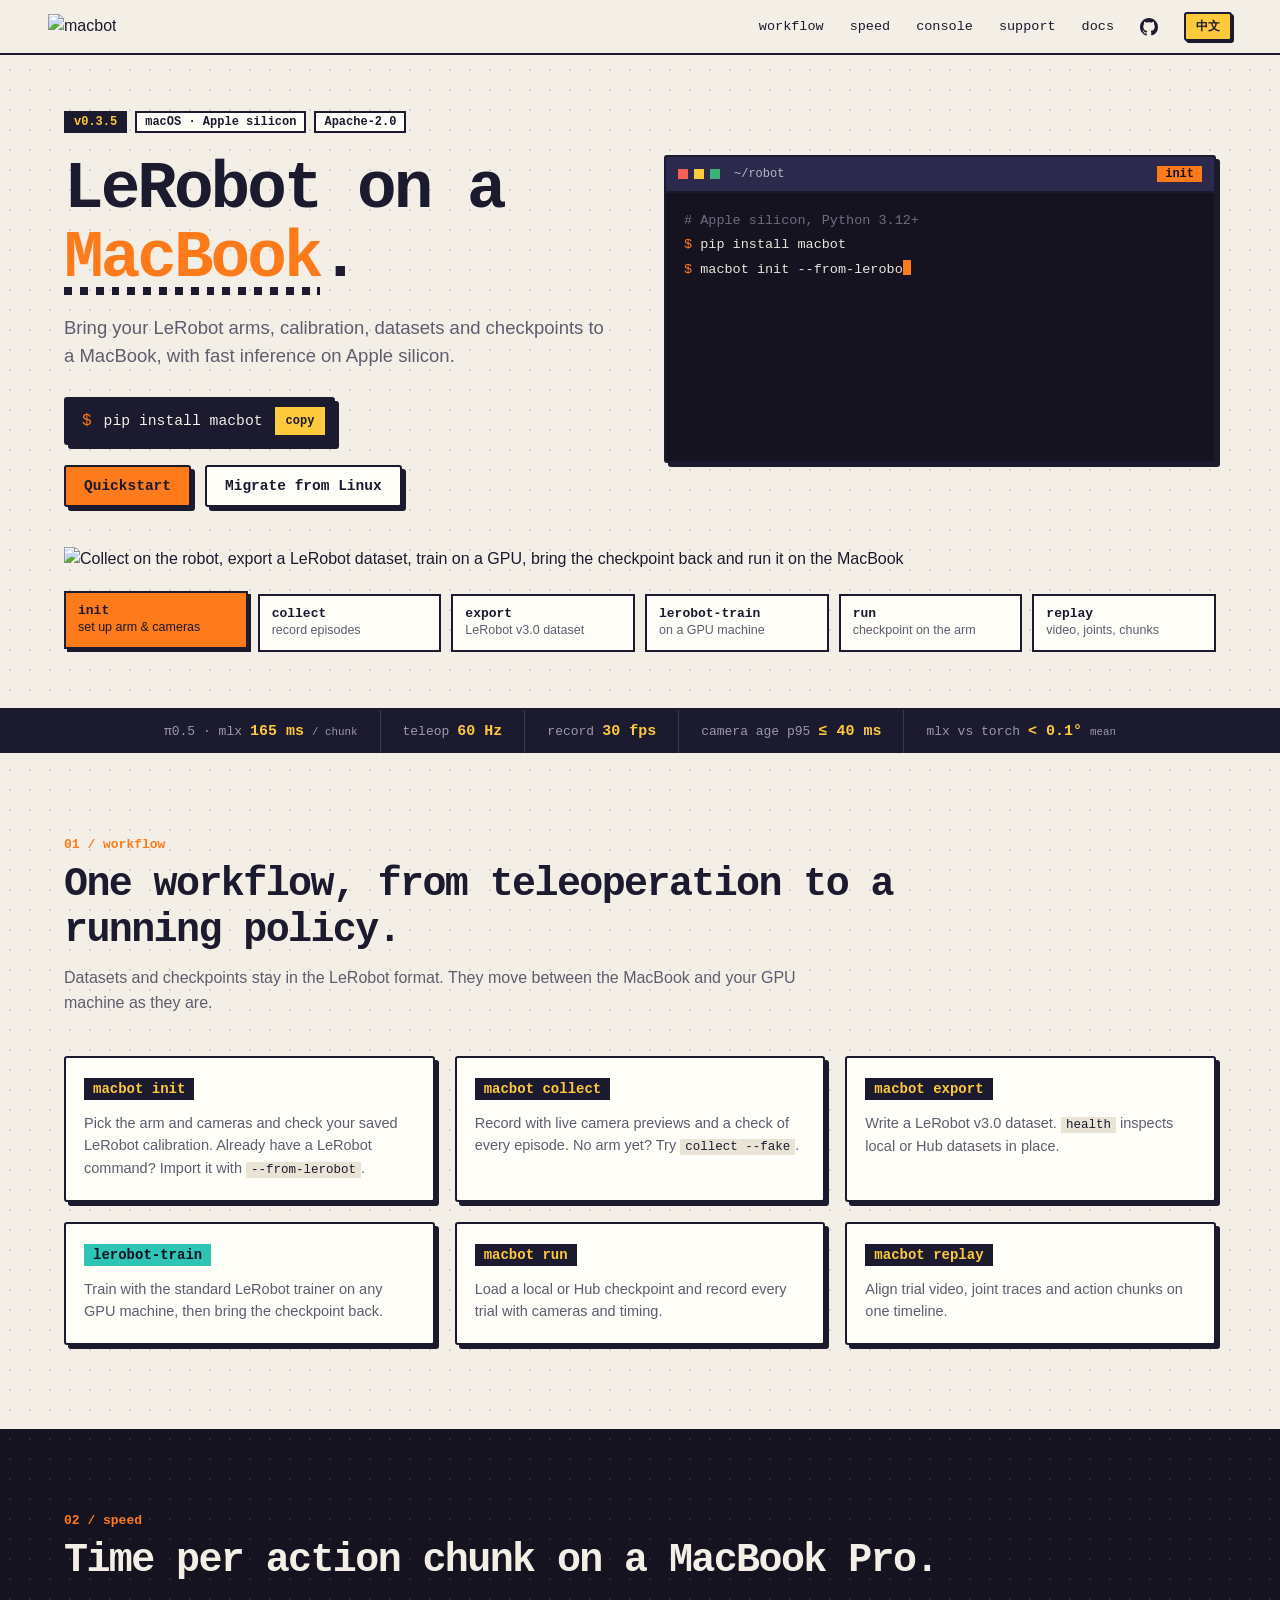
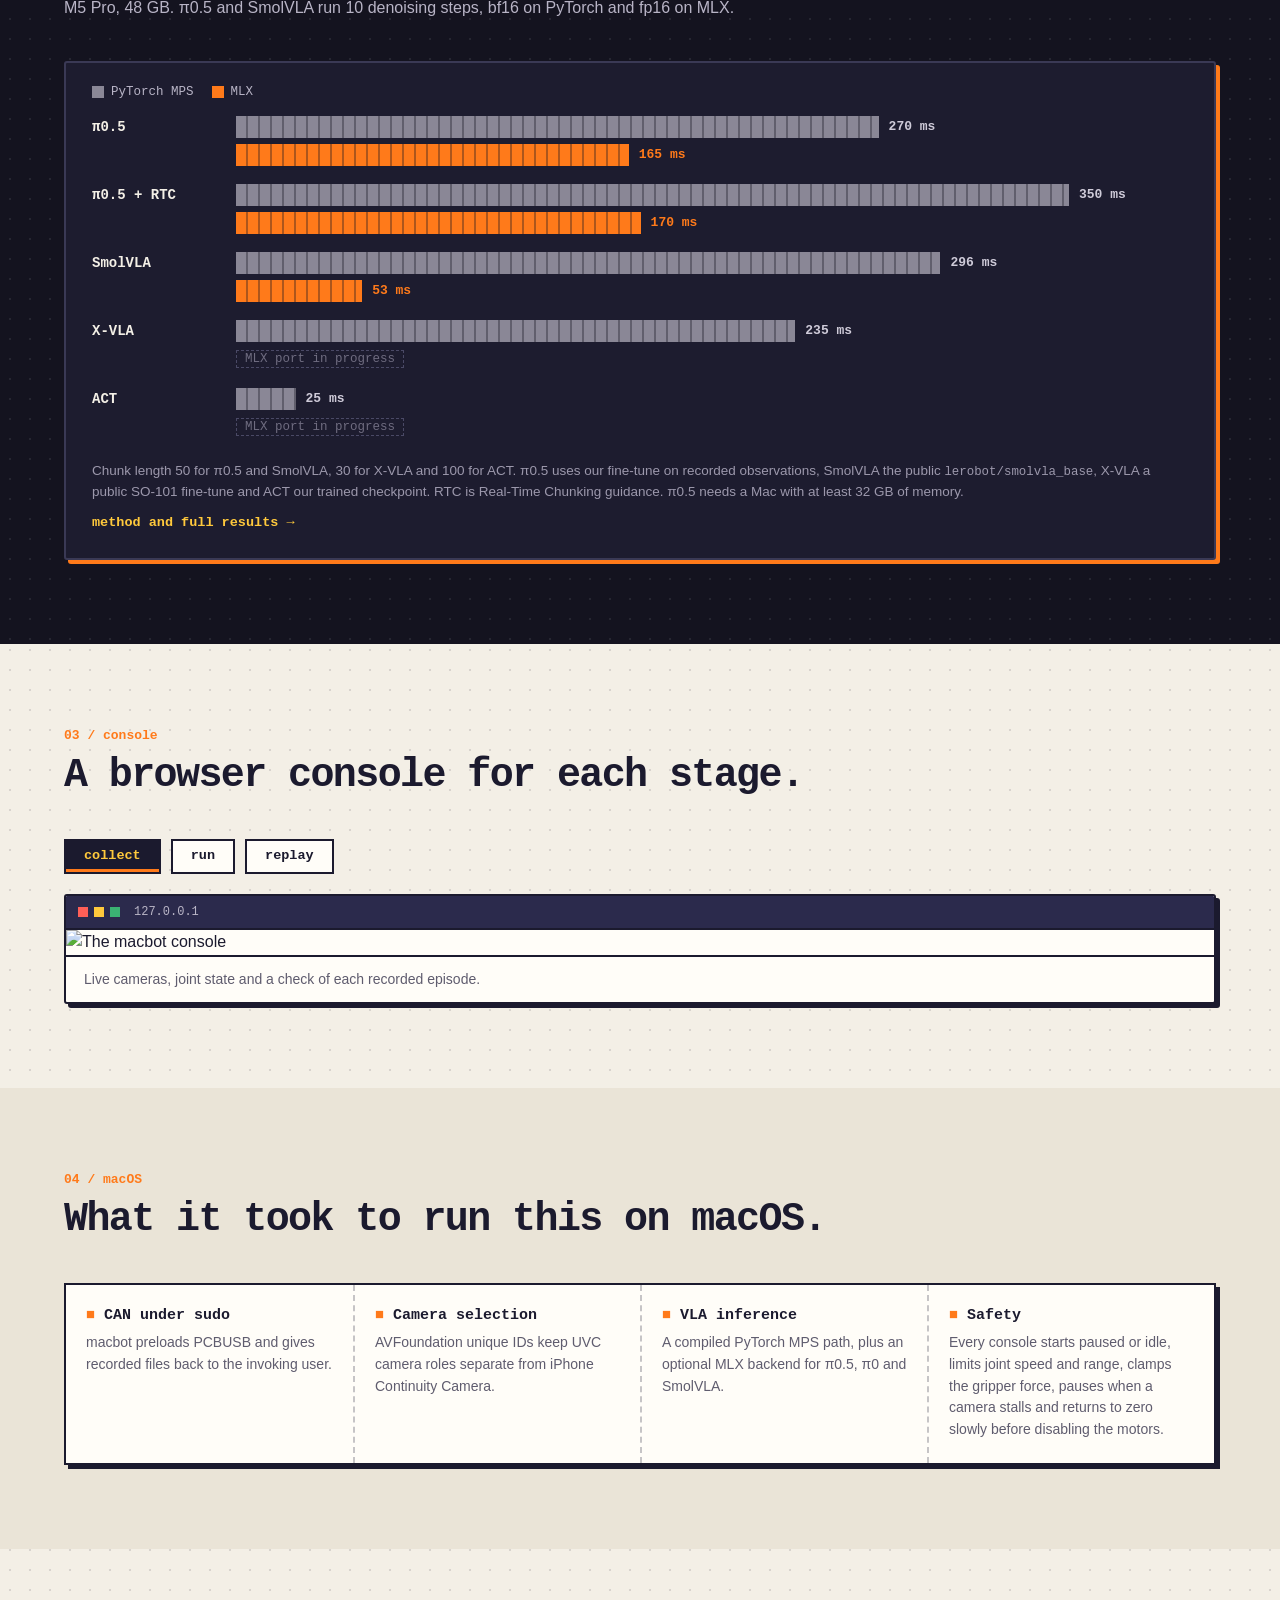
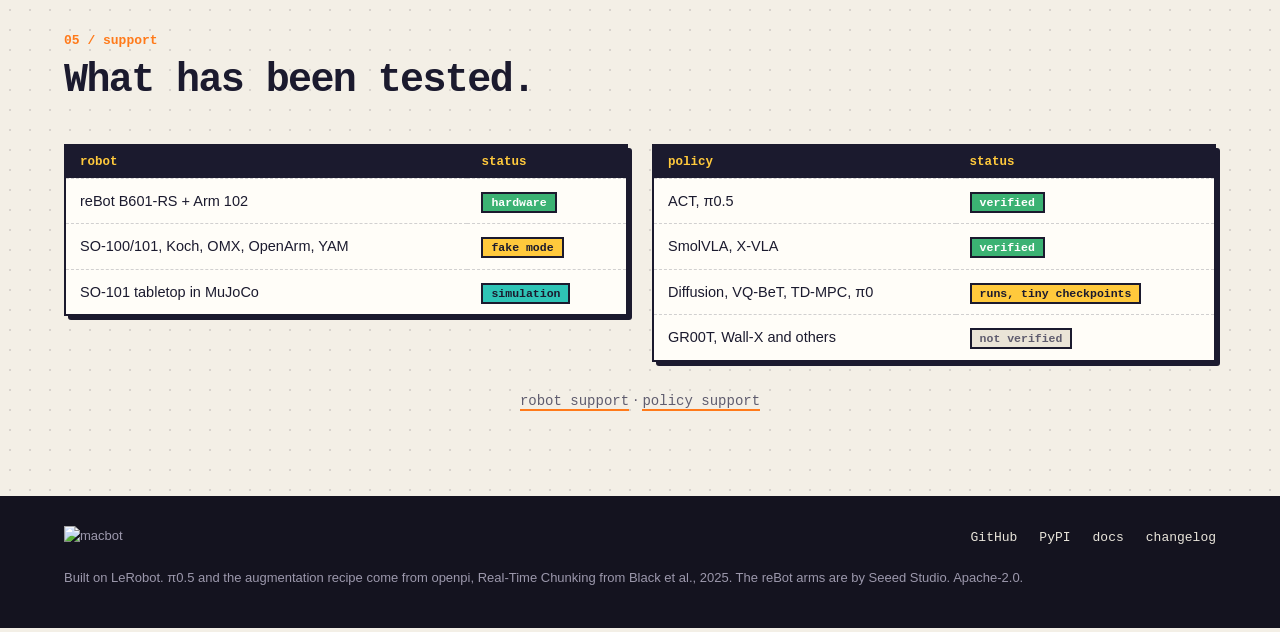
==== website/index.html @ 36583b10 "Add the project website and docs site A static landing page in website/ and the docs rendered with M" ====
<!doctype html>
<html lang="en">
<head>
<meta charset="utf-8">
<meta name="viewport" content="width=device-width, initial-scale=1">
<title>macbot · LeRobot on a MacBook</title>
<meta name="description" content="Bring your LeRobot arms, calibration, datasets and checkpoints to a MacBook, with fast inference on Apple silicon.">
<meta property="og:title" content="macbot · LeRobot on a MacBook">
<meta property="og:description" content="Teleoperate, record, export and run LeRobot policies such as ACT, π0.5 and SmolVLA on a MacBook.">
<meta name="theme-color" content="#F3EFE6">
<link rel="icon" href="assets/logo-mark.svg" type="image/svg+xml">
<link rel="stylesheet" href="style.css">
</head>
<body>

<header class="nav" id="top">
  <a class="brand" href="#top" aria-label="macbot home"><img src="assets/logo.svg" alt="macbot" height="26"></a>
  <nav class="links">
    <a href="#workflow" data-i18n="nav.workflow">workflow</a>
    <a href="#speed" data-i18n="nav.speed">speed</a>
    <a href="#console" data-i18n="nav.console">console</a>
    <a href="#support" data-i18n="nav.support">support</a>
    <a href="docs/" data-i18n="nav.docs">docs</a>
    <a href="https://github.com/MuQY1818/macbot" class="gh" aria-label="GitHub">
      <svg viewBox="0 0 16 16" width="18" height="18" aria-hidden="true"><path fill="currentColor" d="M8 0C3.58 0 0 3.58 0 8c0 3.54 2.29 6.53 5.47 7.59.4.07.55-.17.55-.38 0-.19-.01-.82-.01-1.49-2.01.37-2.53-.49-2.69-.94-.09-.23-.48-.94-.82-1.13-.28-.15-.68-.52-.01-.53.63-.01 1.08.58 1.23.82.72 1.21 1.87.87 2.33.66.07-.52.28-.87.51-1.07-1.78-.2-3.64-.89-3.64-3.95 0-.87.31-1.59.82-2.15-.08-.2-.36-1.02.08-2.12 0 0 .67-.21 2.2.82.64-.18 1.32-.27 2-.27.68 0 1.36.09 2 .27 1.53-1.04 2.2-.82 2.2-.82.44 1.1.16 1.92.08 2.12.51.56.82 1.27.82 2.15 0 3.07-1.87 3.75-3.65 3.95.29.25.54.73.54 1.48 0 1.07-.01 1.93-.01 2.2 0 .21.15.46.55.38A8.013 8.013 0 0016 8c0-4.42-3.58-8-8-8z"/></svg>
    </a>
    <button class="lang px" id="lang" aria-label="Switch language">中文</button>
  </nav>
</header>

<section class="hero">
  <div class="hero-inner">
    <div class="hero-copy">
      <p class="tag"><span>v0.3.5</span><span>macOS · Apple silicon</span><span>Apache-2.0</span></p>
      <h1 data-i18n="hero.title">LeRobot on a <span class="mark">MacBook</span>.</h1>
      <p class="lede" data-i18n="hero.lede">Bring your LeRobot arms, calibration, datasets and checkpoints to a MacBook, with fast inference on Apple silicon.</p>
      <div class="install px">
        <span class="prompt">$</span><code>pip install macbot</code>
        <button class="copy" id="copy" aria-label="Copy install command" data-i18n="hero.copy">copy</button>
      </div>
      <div class="ctas">
        <a class="btn px primary" href="docs/quickstart/" data-href-zh="docs/quickstart_zh/" data-i18n="hero.quickstart">Quickstart</a>
        <a class="btn px" href="docs/migrate/" data-href-zh="docs/migrate_zh/" data-i18n="hero.migrate">Migrate from Linux</a>
      </div>
    </div>
    <div class="term px" aria-label="macbot commands">
      <div class="term-bar"><span class="sq"></span><span class="sq"></span><span class="sq"></span><b>~/robot</b><em id="stage-name">init</em></div>
      <pre class="term-body" id="term"></pre>
    </div>
  </div>

  <div class="scene-box" id="scene">
    <img src="assets/scene.svg" alt="Collect on the robot, export a LeRobot dataset, train on a GPU, bring the checkpoint back and run it on the MacBook">
    <div class="zone" data-zone="arms" style="--x:40;--y:118;--w:428;--h:224"></div>
    <div class="zone" data-zone="mac" style="--x:592;--y:118;--w:318;--h:224"></div>
    <div class="zone" data-zone="gpu" style="--x:1116;--y:118;--w:196;--h:224"></div>
    <div class="packet" id="packet"></div>
  </div>
  <ol class="rail" id="rail">
    <li data-stage="init"><b>init</b><span data-i18n="rail.init">set up arm &amp; cameras</span></li>
    <li data-stage="collect"><b>collect</b><span data-i18n="rail.collect">record episodes</span></li>
    <li data-stage="export"><b>export</b><span data-i18n="rail.export">LeRobot v3.0 dataset</span></li>
    <li data-stage="train" class="gpu"><b>lerobot-train</b><span data-i18n="rail.train">on a GPU machine</span></li>
    <li data-stage="run"><b>run</b><span data-i18n="rail.run">checkpoint on the arm</span></li>
    <li data-stage="replay"><b>replay</b><span data-i18n="rail.replay">video, joints, chunks</span></li>
  </ol>
</section>

<div class="statusline" role="list">
  <span role="listitem"><i>π0.5 · mlx</i><b>165 ms</b><small data-i18n="st.chunk">/ chunk</small></span>
  <span role="listitem"><i>teleop</i><b>60 Hz</b></span>
  <span role="listitem"><i>record</i><b>30 fps</b></span>
  <span role="listitem"><i>camera age p95</i><b>≤ 40 ms</b></span>
  <span role="listitem"><i>mlx vs torch</i><b>&lt; 0.1°</b><small data-i18n="st.mean">mean</small></span>
</div>

<section class="section" id="workflow">
  <header class="head reveal">
    <p class="idx">01 / <span data-i18n="wf.kicker">workflow</span></p>
    <h2 data-i18n="wf.title">One workflow, from teleoperation to a running policy.</h2>
    <p class="sub" data-i18n="wf.sub">Datasets and checkpoints stay in the LeRobot format. They move between the MacBook and your GPU machine as they are.</p>
  </header>
  <div class="steps">
    <article class="step px reveal"><code>macbot init</code><p data-i18n="wf.s1d">Pick the arm and cameras and check your saved LeRobot calibration. Already have a LeRobot command? Import it with <code>--from-lerobot</code>.</p></article>
    <article class="step px reveal"><code>macbot collect</code><p data-i18n="wf.s2d">Record with live camera previews and a check of every episode. No arm yet? Try <code>collect --fake</code>.</p></article>
    <article class="step px reveal"><code>macbot export</code><p data-i18n="wf.s3d">Write a LeRobot v3.0 dataset. <code>health</code> inspects local or Hub datasets in place.</p></article>
    <article class="step px reveal gpu"><code>lerobot-train</code><p data-i18n="wf.s4d">Train with the standard LeRobot trainer on any GPU machine, then bring the checkpoint back.</p></article>
    <article class="step px reveal"><code>macbot run</code><p data-i18n="wf.s5d">Load a local or Hub checkpoint and record every trial with cameras and timing.</p></article>
    <article class="step px reveal"><code>macbot replay</code><p data-i18n="wf.s6d">Align trial video, joint traces and action chunks on one timeline.</p></article>
  </div>
</section>

<section class="section ink" id="speed">
  <header class="head reveal">
    <p class="idx">02 / <span data-i18n="sp.kicker">speed</span></p>
    <h2 data-i18n="sp.title">Time per action chunk on a MacBook Pro.</h2>
    <p class="sub" data-i18n="sp.sub">M5 Pro, 48 GB. π0.5 and SmolVLA run 10 denoising steps, bf16 on PyTorch and fp16 on MLX.</p>
  </header>
  <div class="race px" id="race">
    <div class="race-head">
      <span class="key"><i class="sw mps"></i>PyTorch MPS</span><span class="key"><i class="sw mlx"></i>MLX</span>
    </div>
    <div class="lane" data-ms="270" style="--ms:270" data-kind="mps"><span class="lbl">π0.5</span><div class="track"><div class="bar"></div><em>270 ms</em></div></div>
    <div class="lane" data-ms="165" style="--ms:165" data-kind="mlx"><span class="lbl"></span><div class="track"><div class="bar"></div><em>165 ms</em></div></div>
    <div class="lane gap" data-ms="350" style="--ms:350" data-kind="mps"><span class="lbl">π0.5 + RTC</span><div class="track"><div class="bar"></div><em>350 ms</em></div></div>
    <div class="lane" data-ms="170" style="--ms:170" data-kind="mlx"><span class="lbl"></span><div class="track"><div class="bar"></div><em>170 ms</em></div></div>
    <div class="lane gap" data-ms="296" style="--ms:296" data-kind="mps"><span class="lbl">SmolVLA</span><div class="track"><div class="bar"></div><em>296 ms</em></div></div>
    <div class="lane" data-ms="53" style="--ms:53" data-kind="mlx"><span class="lbl"></span><div class="track"><div class="bar"></div><em>53 ms</em></div></div>
    <div class="lane gap" data-ms="235" style="--ms:235" data-kind="mps"><span class="lbl">X-VLA</span><div class="track"><div class="bar"></div><em>235 ms</em></div></div>
    <div class="lane" data-kind="none"><span class="lbl"></span><div class="track"><span class="na" data-i18n="sp.na">MLX port in progress</span></div></div>
    <div class="lane gap" data-ms="25" style="--ms:25" data-kind="mps"><span class="lbl">ACT</span><div class="track"><div class="bar"></div><em>25 ms</em></div></div>
    <div class="lane" data-kind="none"><span class="lbl"></span><div class="track"><span class="na" data-i18n="sp.na">MLX port in progress</span></div></div>
    <p class="note" data-i18n="sp.note">Chunk length 50 for π0.5 and SmolVLA, 30 for X-VLA and 100 for ACT. π0.5 uses our fine-tune on recorded observations, SmolVLA the public <code>lerobot/smolvla_base</code>, X-VLA a public SO-101 fine-tune and ACT our trained checkpoint. RTC is Real-Time Chunking guidance. π0.5 needs a Mac with at least 32 GB of memory.</p>
    <a class="more" href="docs/acceleration/" data-href-zh="docs/acceleration_zh/" data-i18n="sp.more">method and full results →</a>
  </div>
</section>

<section class="section" id="console">
  <header class="head reveal">
    <p class="idx">03 / <span data-i18n="cs.kicker">console</span></p>
    <h2 data-i18n="cs.title">A browser console for each stage.</h2>
  </header>
  <div class="tabs reveal" role="tablist">
    <button class="tab" data-shot="collect"><span data-i18n="cs.collect">collect</span><i></i></button>
    <button class="tab" data-shot="run"><span data-i18n="cs.run">run</span><i></i></button>
    <button class="tab" data-shot="replay"><span data-i18n="cs.replay">replay</span><i></i></button>
  </div>
  <figure class="shot px reveal">
    <div class="win-bar"><span class="sq"></span><span class="sq"></span><span class="sq"></span><b>127.0.0.1</b></div>
    <img id="shot" src="img/collect_en.jpg" alt="The macbot console">
    <figcaption id="shotcap"></figcaption>
  </figure>
</section>

<section class="section paper2" id="macos">
  <header class="head reveal">
    <p class="idx">04 / macOS</p>
    <h2 data-i18n="mac.title">What it took to run this on macOS.</h2>
  </header>
  <div class="fixes reveal">
    <div class="fix"><h3 data-i18n="mac.c1">CAN under sudo</h3><p data-i18n="mac.c1d">macbot preloads PCBUSB and gives recorded files back to the invoking user.</p></div>
    <div class="fix"><h3 data-i18n="mac.c2">Camera selection</h3><p data-i18n="mac.c2d">AVFoundation unique IDs keep UVC camera roles separate from iPhone Continuity Camera.</p></div>
    <div class="fix"><h3 data-i18n="mac.c3">VLA inference</h3><p data-i18n="mac.c3d">A compiled PyTorch MPS path, plus an optional MLX backend for π0.5, π0 and SmolVLA.</p></div>
    <div class="fix"><h3 data-i18n="mac.c4">Safety</h3><p data-i18n="mac.c4d">Every console starts paused or idle, limits joint speed and range, clamps the gripper force, pauses when a camera stalls and returns to zero slowly before disabling the motors.</p></div>
  </div>
</section>

<section class="section" id="support">
  <header class="head reveal">
    <p class="idx">05 / <span data-i18n="sup.kicker">support</span></p>
    <h2 data-i18n="sup.title">What has been tested.</h2>
  </header>
  <div class="support reveal">
    <table class="tbl px">
      <thead><tr><th data-i18n="sup.robot">Robot</th><th data-i18n="sup.status">Status</th></tr></thead>
      <tbody>
        <tr><td>reBot B601-RS + Arm 102</td><td><span class="badge ok" data-i18n="sup.hw">hardware</span></td></tr>
        <tr><td>SO-100/101, Koch, OMX, OpenArm, YAM</td><td><span class="badge fake" data-i18n="sup.fake">fake mode</span></td></tr>
        <tr><td data-i18n="sup.sim">SO-101 tabletop in MuJoCo</td><td><span class="badge sim" data-i18n="sup.simb">simulation</span></td></tr>
      </tbody>
    </table>
    <table class="tbl px">
      <thead><tr><th data-i18n="sup.policy">Policy</th><th data-i18n="sup.status">Status</th></tr></thead>
      <tbody>
        <tr><td>ACT, π0.5</td><td><span class="badge ok" data-i18n="sup.verified">verified</span></td></tr>
        <tr><td>SmolVLA, X-VLA</td><td><span class="badge ok" data-i18n="sup.verified">verified</span></td></tr>
        <tr><td>Diffusion, VQ-BeT, TD-MPC, π0</td><td><span class="badge fake" data-i18n="sup.runs">runs, tiny checkpoints</span></td></tr>
        <tr><td>GR00T, Wall-X <span data-i18n="sup.others">and others</span></td><td><span class="badge no" data-i18n="sup.no">not verified</span></td></tr>
      </tbody>
    </table>
  </div>
  <p class="sub center reveal"><a class="ul" href="docs/robots/" data-href-zh="docs/robots_zh/" data-i18n="sup.robots">robot support</a> · <a class="ul" href="docs/policies/" data-href-zh="docs/policies_zh/" data-i18n="sup.policies">policy support</a></p>
</section>

<footer class="foot">
  <div class="foot-row">
    <img src="assets/logo-dark.svg" alt="macbot" height="24">
    <p class="flinks"><a href="https://github.com/MuQY1818/macbot">GitHub</a><a href="https://pypi.org/project/macbot/">PyPI</a><a href="docs/" data-i18n="nav.docs">docs</a><a href="https://github.com/MuQY1818/macbot/blob/main/CHANGELOG.md">changelog</a></p>
  </div>
  <p class="ack" data-i18n="foot.text">Built on LeRobot. π0.5 and the augmentation recipe come from openpi, Real-Time Chunking from Black et al., 2025. The reBot arms are by Seeed Studio. Apache-2.0.</p>
</footer>

<script src="main.js"></script>
</body>
</html>
---- website/style.css ----
/* macbot website. Palette from assets/logo.svg and assets/scene.svg; pixel UI with hard edges and offset shadows. */
@font-face { font-family: "JetBrains Mono"; src: url("assets/JetBrainsMono.ttf") format("truetype"); font-display: swap; }

:root {
  --ink: #14131F;
  --navy: #1B1A2E;
  --navy2: #2B2A4C;
  --slate: #8A8796;
  --muted: #5F5C6E;
  --paper: #F3EFE6;
  --paper2: #EAE4D7;
  --card: #FFFDF8;
  --orange: #FF7A1A;
  --yellow: #FFC93C;
  --green: #3BB273;
  --teal: #2EC4B6;
  --mono: "JetBrains Mono", ui-monospace, "SF Mono", Menlo, "PingFang SC", monospace;
  --sans: -apple-system, BlinkMacSystemFont, "SF Pro Text", "Helvetica Neue", "PingFang SC", "Hiragino Sans GB", sans-serif;
  --sh: 4px 4px 0 var(--navy);
}

* { box-sizing: border-box; }
html { scroll-behavior: smooth; }
body { margin: 0; font-family: var(--sans); color: var(--navy); background: var(--paper); -webkit-font-smoothing: antialiased; line-height: 1.55;
  background-image: url("data:image/svg+xml,%3Csvg xmlns='http://www.w3.org/2000/svg' width='20' height='20'%3E%3Crect x='9' y='9' width='2' height='2' fill='%231B1A2E' fill-opacity='.13'/%3E%3C/svg%3E"); }
a { color: inherit; text-decoration: none; }
code { font-family: var(--mono); font-size: .92em; }
img { max-width: 100%; display: block; }
::selection { background: var(--orange); color: var(--ink); }

/* pixel frame */
.px { border: 2px solid var(--navy); border-radius: 3px; box-shadow: var(--sh); }

/* nav */
.nav { position: sticky; top: 0; z-index: 50; display: flex; align-items: center; justify-content: space-between;
  padding: 12px clamp(18px, 4vw, 48px); background: var(--paper); border-bottom: 2px solid var(--navy); }
.links { display: flex; align-items: center; gap: clamp(12px, 2.2vw, 26px); font: 500 13.5px var(--mono); }
.links a:not(.gh) { position: relative; }
.links a:not(.gh)::after { content: ""; position: absolute; left: 0; right: 0; bottom: -4px; height: 3px; background: var(--orange); transform: scaleX(0); transform-origin: left; transition: transform .22s cubic-bezier(.2, .7, .2, 1); }
.links a:hover::after { transform: scaleX(1); }
.gh { display: inline-flex; }
.lang { font: 700 12px var(--mono); color: var(--navy); background: var(--yellow); padding: 4px 10px; cursor: pointer; box-shadow: 2px 2px 0 var(--navy); }
.lang:active { transform: translate(2px, 2px); box-shadow: none; }

/* hero */
.hero { padding: 56px clamp(18px, 5vw, 64px) 26px; }
.hero-inner { max-width: 1180px; margin: 0 auto; display: grid; grid-template-columns: 1fr 1fr; gap: 48px; align-items: center; }
.tag { display: flex; flex-wrap: wrap; gap: 8px; margin: 0 0 22px; font: 600 12px var(--mono); }
.tag span { background: var(--card); border: 2px solid var(--navy); padding: 2px 8px; }
.tag span:first-child { background: var(--navy); color: var(--yellow); }
h1 { font: 800 clamp(40px, 5.4vw, 66px)/1.05 var(--mono); letter-spacing: -.045em; margin: 0 0 20px; }
h1 .mark { color: var(--orange); position: relative; white-space: nowrap; }
h1 .mark::after { content: ""; position: absolute; left: 0; right: 0; bottom: .02em; height: .12em; background:
  repeating-linear-gradient(90deg, var(--navy) 0 .12em, transparent .12em .24em); }
.lede { font-size: clamp(16px, 1.45vw, 18.5px); color: var(--muted); max-width: 30em; margin: 0 0 26px; }
.install { display: inline-flex; align-items: center; gap: 12px; background: var(--navy); color: #F3EFE6; padding: 8px 8px 8px 16px; font: 500 16px var(--mono); }
.install .prompt { color: var(--orange); }
.copy { font: 700 12px var(--mono); border: 0; padding: 7px 11px; cursor: pointer; color: var(--navy); background: var(--yellow); }
.copy.done { background: var(--green); color: #fff; }
.ctas { display: flex; flex-wrap: wrap; gap: 14px; margin-top: 20px; }
.btn { display: inline-flex; align-items: center; font: 700 14.5px var(--mono); padding: 11px 18px; background: var(--card); transition: transform .08s, box-shadow .08s; }
.btn:hover { transform: translate(-1px, -1px); box-shadow: 5px 5px 0 var(--navy); }
.btn:active { transform: translate(4px, 4px); box-shadow: 0 0 0 var(--navy); }
.btn.primary { background: var(--orange); }

/* terminal */
.term { background: var(--ink); color: #E9E5DB; overflow: hidden; }
.term-bar, .win-bar { display: flex; align-items: center; gap: 6px; padding: 9px 12px; background: var(--navy2); border-bottom: 2px solid var(--navy); font: 12px var(--mono); color: #B9B5C6; }
.sq { width: 10px; height: 10px; background: #FF5F57; }
.sq:nth-child(2) { background: var(--yellow); }
.sq:nth-child(3) { background: var(--green); }
.term-bar b, .win-bar b { margin-left: 8px; font-weight: 500; }
.term-bar em { margin-left: auto; font-style: normal; color: var(--ink); background: var(--orange); padding: 1px 8px; font-weight: 700; }
.term-body { margin: 0; padding: 16px 18px 20px; height: 268px; overflow: hidden; font: 13.5px/1.8 var(--mono); white-space: pre-wrap; }
.term-body .p { color: var(--orange); }
.term-body .c { color: #6F6C80; }
.term-body .k { color: var(--teal); }
.caret { display: inline-block; width: 8px; height: 1.05em; vertical-align: -2px; background: var(--orange); animation: blink 1s steps(1) infinite; }
@keyframes blink { 50% { opacity: 0; } }

/* scene with moving packet */
.scene-box { position: relative; max-width: 1180px; margin: 40px auto 0; }
.scene-box img { width: 100%; image-rendering: pixelated; }
.scene-box img { position: relative; z-index: 1; }
/* Stage highlight: a tint behind the pixel art and a bar under the labels, so nothing is drawn over the art. */
.zone { position: absolute; z-index: 0; left: calc((var(--x) + 10) / 1345 * 100%); top: calc((var(--y) - 80) / 345 * 100%);
  width: calc(var(--w) / 1345 * 100%); height: calc(var(--h) / 345 * 100%); background: rgba(255, 122, 26, .12);
  opacity: 0; transition: opacity .35s ease; pointer-events: none; }
.zone::after { content: ""; position: absolute; left: 0; right: 0; top: calc((414 - var(--y)) / var(--h) * 100%);
  height: calc(6 / var(--h) * 100%); background: var(--orange); }
.zone[data-zone="gpu"] { background: rgba(46, 196, 182, .14); }
.zone[data-zone="gpu"]::after { background: var(--teal); }
.zone.on { opacity: 1; }
.packet { position: absolute; left: 0; top: 0; z-index: 3; width: calc(16 / 1345 * 100%); aspect-ratio: 1; background: var(--orange);
  border: 2px solid var(--navy); opacity: 0; will-change: transform, opacity; }
.packet.teal { background: var(--teal); }

.rail { list-style: none; max-width: 1180px; margin: 22px auto 0; padding: 0; display: grid; grid-template-columns: repeat(6, 1fr); gap: 10px; }
.rail li { padding: 10px 12px; border: 2px solid var(--navy); background: var(--card); transition: background-color .25s ease, color .25s ease, transform .25s cubic-bezier(.2, .7, .2, 1); cursor: pointer; }
.rail b { display: block; font: 700 13px var(--mono); }
.rail span { display: block; font-size: 12.5px; color: var(--muted); }
.rail li.on { background: var(--orange); transform: translateY(-3px); box-shadow: 3px 3px 0 var(--navy); }
.rail li.gpu.on { background: var(--teal); }
.rail li.on span { color: var(--navy); }

/* status line */
.statusline { display: flex; flex-wrap: wrap; justify-content: center; gap: 0; margin-top: 30px; background: var(--navy); color: #E9E5DB; border-top: 2px solid var(--navy); font: 13px var(--mono); }
.statusline span { display: flex; align-items: baseline; gap: 8px; padding: 13px 22px; border-right: 1px solid #3A3955; }
.statusline span:last-child { border-right: 0; }
.statusline i { font-style: normal; color: #9C98AC; }
.statusline b { color: var(--yellow); font-size: 15px; }
.statusline small { color: #9C98AC; }

/* sections */
.section { padding: 84px clamp(18px, 5vw, 64px); }
.section > * { max-width: 1180px; margin-left: auto; margin-right: auto; }
.section.ink { background: var(--ink); color: #F3EFE6; background-image: url("data:image/svg+xml,%3Csvg xmlns='http://www.w3.org/2000/svg' width='20' height='20'%3E%3Crect x='9' y='9' width='2' height='2' fill='%23FFFFFF' fill-opacity='.08'/%3E%3C/svg%3E"); }
.section.paper2 { background-color: var(--paper2); }
.head { margin-bottom: 40px; }
.idx { font: 700 13px var(--mono); color: var(--orange); margin: 0 0 10px; }
h2 { font: 800 clamp(26px, 3.2vw, 40px)/1.15 var(--mono); letter-spacing: -.04em; margin: 0 0 12px; max-width: 22em; }
.sub code { white-space: nowrap; }
.sub { color: var(--muted); max-width: 46em; margin: 0; font-size: 16px; }
.sub.center { text-align: center; margin-top: 26px; max-width: none; }
.ink .sub { color: #B8B4C6; }
.ul { border-bottom: 2px solid var(--orange); font-family: var(--mono); font-size: 14px; }

/* steps */
.steps { display: grid; grid-template-columns: repeat(3, 1fr); gap: 20px; }
.step { background: var(--card); padding: 18px 18px 20px; }
.step > code { display: inline-block; font: 700 14px var(--mono); background: var(--navy); color: var(--yellow); padding: 3px 9px; margin-bottom: 12px; }
.step.gpu > code { background: var(--teal); color: var(--ink); }
.step p { margin: 0; color: var(--muted); font-size: 14.5px; }
.step p code { color: var(--navy); background: var(--paper2); padding: 1px 5px; font-size: 12.5px; }

/* race */
.race { background: #1D1C2F; border-color: #3A3955; box-shadow: 4px 4px 0 var(--orange); padding: 22px 26px 24px; }
.race-head { display: flex; align-items: center; gap: 18px; font: 12.5px var(--mono); color: #B8B4C6; margin-bottom: 14px; }
.key { display: inline-flex; align-items: center; gap: 7px; }
.sw { width: 12px; height: 12px; display: inline-block; }
.sw.mps { background: var(--slate); }
.sw.mlx { background: var(--orange); }
.lane { display: grid; grid-template-columns: 130px 1fr; align-items: center; gap: 14px; padding: 3px 0; }
.lane.gap { margin-top: 12px; }
.lbl { font: 700 14px var(--mono); color: #F3EFE6; }
.track { position: relative; height: 22px; display: flex; align-items: center; }
.bar { height: 100%; width: calc(var(--ms) / 400 * 100%); overflow: hidden; --c: var(--slate); }
.bar::before { content: ""; display: block; height: 100%; background-color: var(--c);
  background-image: repeating-linear-gradient(90deg, transparent 0 10px, rgba(20, 19, 31, .35) 10px 12px);
 }
.lane[data-kind="mlx"] .bar { --c: var(--orange); }
.track em { position: absolute; left: calc(var(--ms) / 400 * 100% + 10px); font: 700 13px var(--mono); font-style: normal; color: #CFCBD9; white-space: nowrap; }
.lane[data-kind="mlx"] em { color: var(--orange); }
.na { font: 12.5px var(--mono); color: #6F6C80; border: 1px dashed #4A4966; padding: 1px 8px; }
.note { margin: 20px 0 0; font-size: 13.5px; color: #9C98AC; }
.more { display: inline-block; margin-top: 12px; color: var(--yellow); font: 700 13.5px var(--mono); }

/* console */
.tabs { display: flex; gap: 10px; margin-bottom: 20px; }
.tab { position: relative; overflow: hidden; font: 700 13.5px var(--mono); border: 2px solid var(--navy); background: var(--card); color: var(--navy); padding: 7px 18px 9px; cursor: pointer; }
.tab i { position: absolute; left: 0; right: 0; bottom: 0; height: 3px; background: var(--orange); transform: scaleX(0); transform-origin: left; will-change: transform; }
.tab.on { background: var(--navy); color: var(--yellow); }
.tab.on i { animation: fill var(--dur, 7s) linear forwards; }
@keyframes fill { from { transform: scaleX(0); } to { transform: scaleX(1); } }
.shot { margin: 0 auto; background: var(--card); overflow: hidden; }
.shot img { width: 100%; transition: opacity .45s ease, transform .45s cubic-bezier(.2, .7, .2, 1); }
.shot img.wipe { opacity: 0; transform: translateX(14px); transition: none; }
.shot figcaption { border-top: 2px solid var(--navy); padding: 12px 18px; font-size: 14px; color: var(--muted); }

/* macOS fixes */
.fixes { display: grid; grid-template-columns: repeat(4, 1fr); border: 2px solid var(--navy); background: var(--card); box-shadow: var(--sh); }
.fix { padding: 22px 20px; border-left: 2px dashed rgba(27, 26, 46, .25); }
.fix:first-child { border-left: 0; }
.fix h3 { margin: 0 0 8px; font: 700 15px var(--mono); }
.fix h3::before { content: "■ "; color: var(--orange); }
.fix p { margin: 0; color: var(--muted); font-size: 14px; }

/* support */
.support { display: grid; grid-template-columns: 1fr 1fr; gap: 24px; align-items: start; }
.tbl { width: 100%; border-collapse: collapse; background: var(--card); font-size: 14.5px; }
.tbl th { text-align: left; font: 700 12.5px var(--mono); text-transform: lowercase; background: var(--navy); color: var(--yellow); padding: 9px 14px; }
.tbl td { padding: 11px 14px; border-top: 1px dashed rgba(27, 26, 46, .2); }
.badge { font: 700 11.5px var(--mono); padding: 2px 8px; border: 2px solid var(--navy); white-space: nowrap; }
.badge.ok { background: var(--green); color: #fff; }
.badge.fake { background: var(--yellow); }
.badge.sim { background: var(--teal); }
.badge.no { background: var(--paper2); color: var(--muted); }

/* footer */
.foot { background: var(--ink); color: #9C98AC; padding: 30px clamp(18px, 5vw, 64px) 40px; font-size: 13px; }
.foot-row { max-width: 1180px; margin: 0 auto; display: flex; align-items: center; justify-content: space-between; gap: 20px; flex-wrap: wrap; }
.flinks { display: flex; gap: 22px; margin: 0; font-family: var(--mono); }
.flinks a { color: #E9E5DB; }
.flinks a:hover { color: var(--orange); }
.ack { max-width: 1180px; margin: 18px auto 0; }

/* reveal: pixel steps */
.reveal { opacity: 0; transform: translateY(18px); transition: opacity .7s ease, transform .7s cubic-bezier(.2, .7, .2, 1); }
.reveal.in { opacity: 1; transform: none; }
@media (prefers-reduced-motion: reduce) { * { animation: none !important; transition: none !important; } .reveal { opacity: 1; transform: none; } }

@media (max-width: 980px) {
  .hero-inner, .support { grid-template-columns: 1fr; }
  .rail { grid-template-columns: repeat(3, 1fr); }
  .steps, .fixes { grid-template-columns: 1fr 1fr; }
  .fix:nth-child(3) { border-left: 0; }
}
@media (max-width: 620px) {
  .links a:not(.gh) { display: none; }
  .steps, .fixes, .rail { grid-template-columns: 1fr; }
  .fix { border-left: 0; border-top: 2px dashed rgba(27, 26, 46, .25); }
  .lane { grid-template-columns: 90px 1fr; }
}
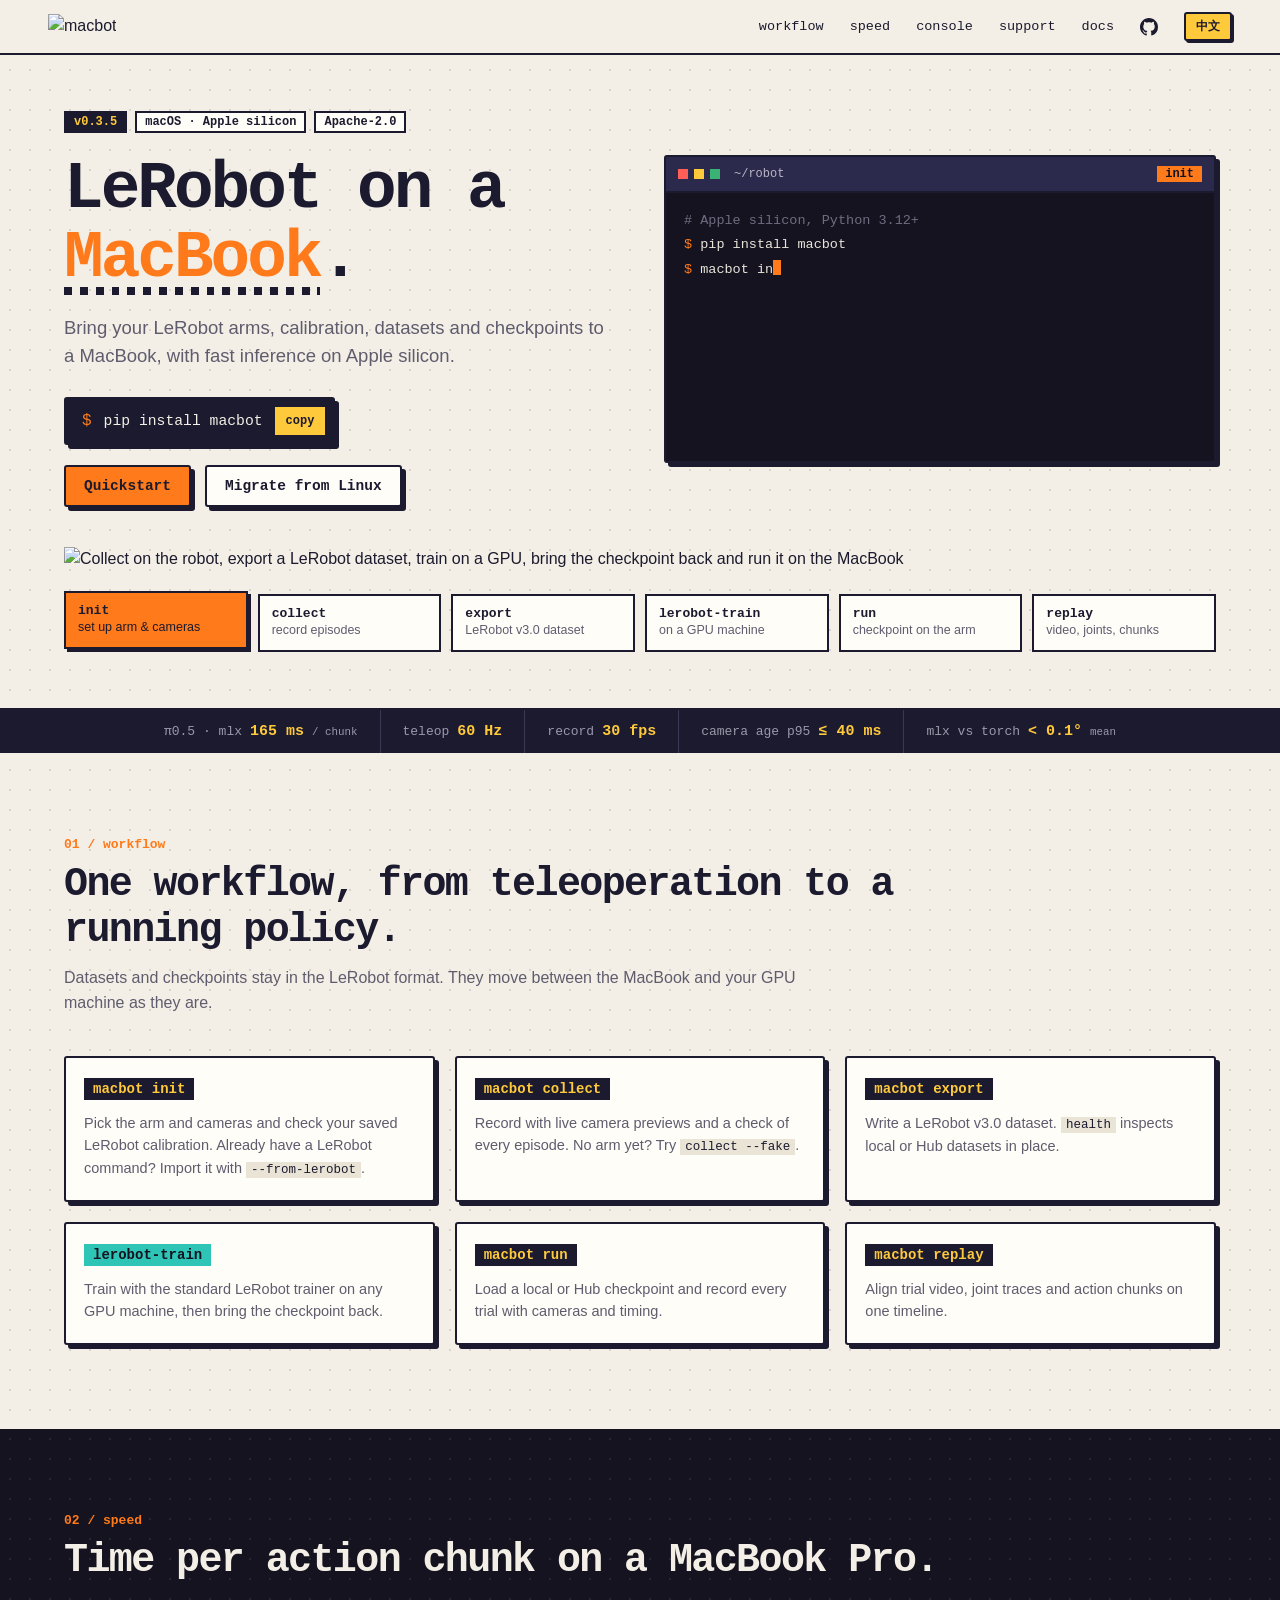
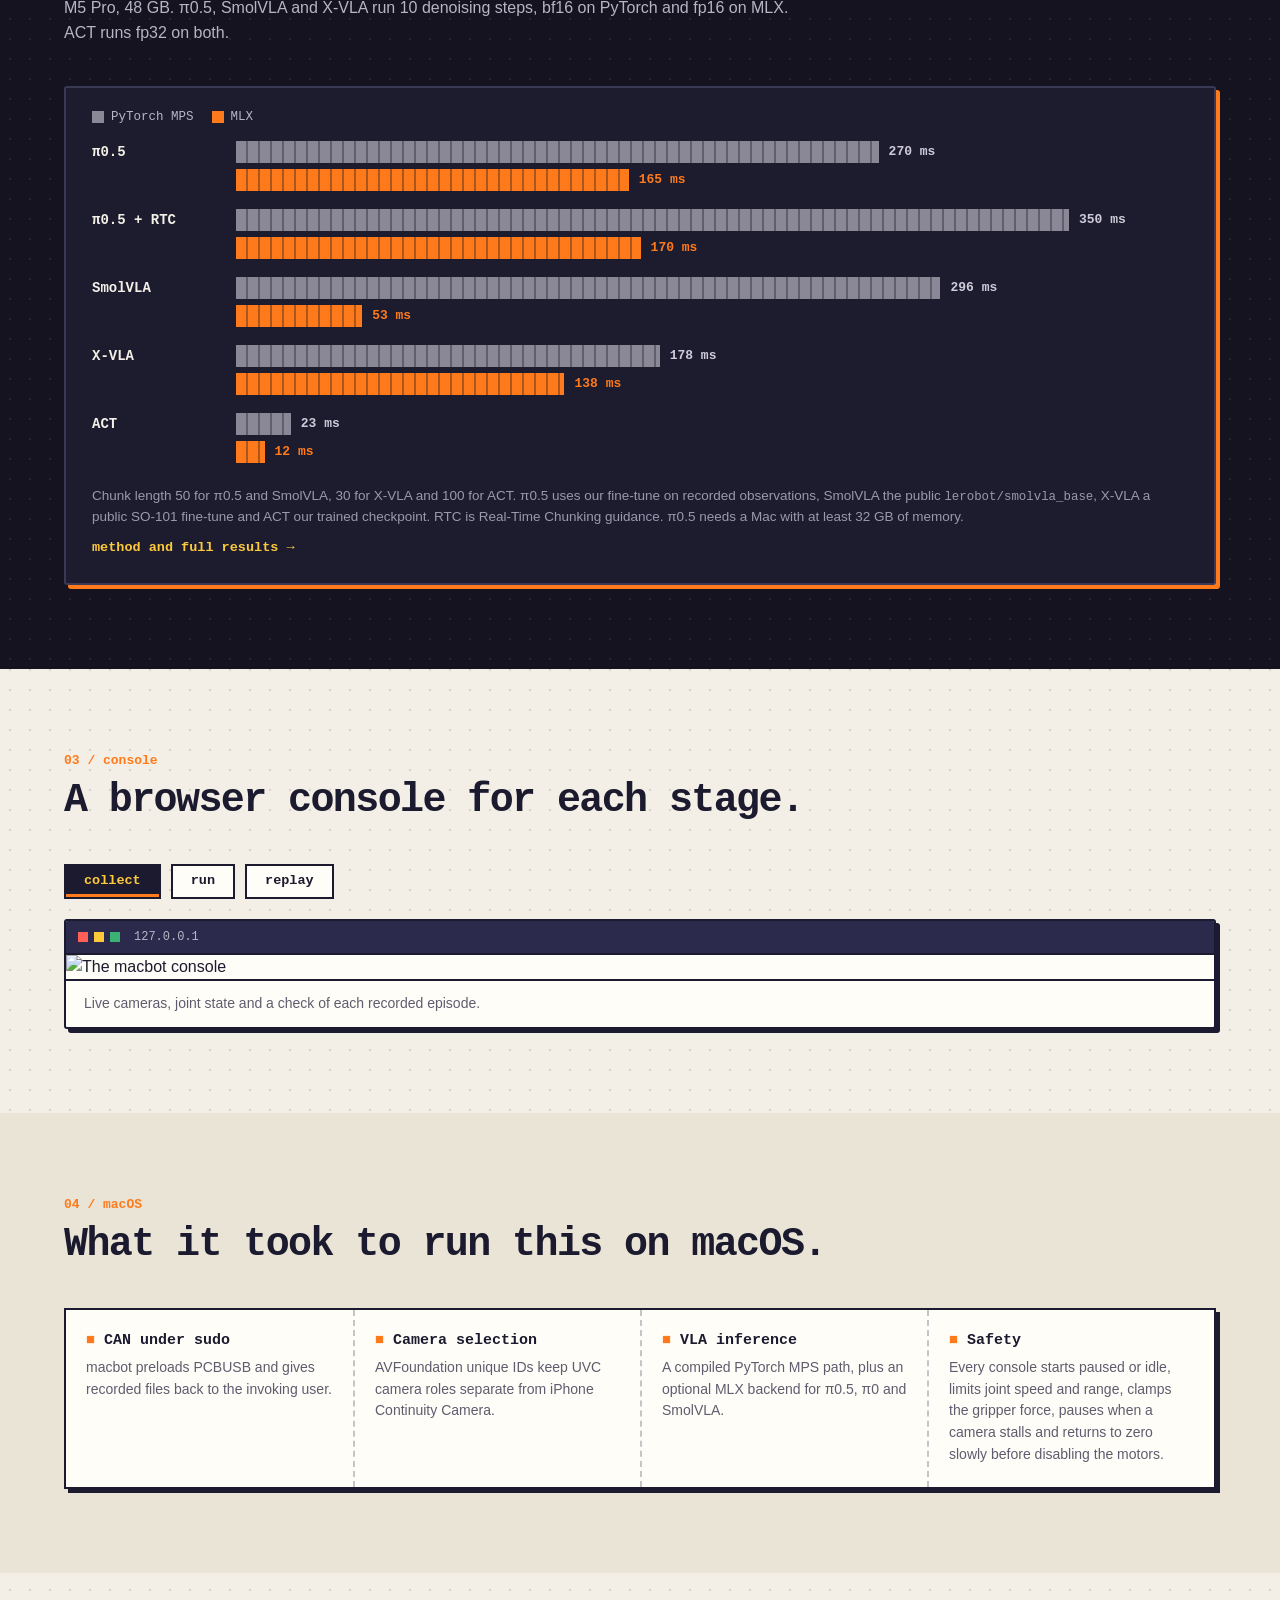
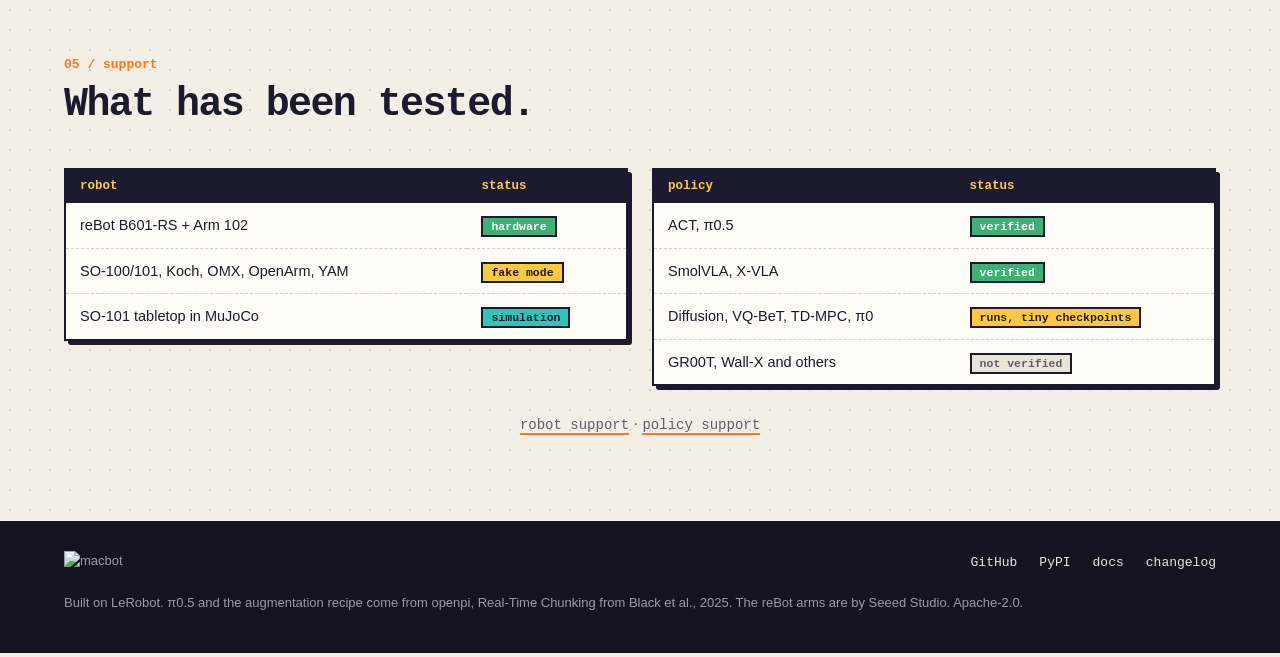
==== commit de66267a: "Show MLX latency for X-VLA and ACT on the website" ====
--- a/website/index.html
+++ b/website/index.html
@@ -94,7 +94,7 @@
   <header class="head reveal">
     <p class="idx">02 / <span data-i18n="sp.kicker">speed</span></p>
     <h2 data-i18n="sp.title">Time per action chunk on a MacBook Pro.</h2>
-    <p class="sub" data-i18n="sp.sub">M5 Pro, 48 GB. π0.5 and SmolVLA run 10 denoising steps, bf16 on PyTorch and fp16 on MLX.</p>
+    <p class="sub" data-i18n="sp.sub">M5 Pro, 48 GB. π0.5, SmolVLA and X-VLA run 10 denoising steps, bf16 on PyTorch and fp16 on MLX. ACT runs fp32 on both.</p>
   </header>
   <div class="race px" id="race">
     <div class="race-head">
@@ -106,10 +106,10 @@
     <div class="lane" data-ms="170" style="--ms:170" data-kind="mlx"><span class="lbl"></span><div class="track"><div class="bar"></div><em>170 ms</em></div></div>
     <div class="lane gap" data-ms="296" style="--ms:296" data-kind="mps"><span class="lbl">SmolVLA</span><div class="track"><div class="bar"></div><em>296 ms</em></div></div>
     <div class="lane" data-ms="53" style="--ms:53" data-kind="mlx"><span class="lbl"></span><div class="track"><div class="bar"></div><em>53 ms</em></div></div>
-    <div class="lane gap" data-ms="235" style="--ms:235" data-kind="mps"><span class="lbl">X-VLA</span><div class="track"><div class="bar"></div><em>235 ms</em></div></div>
-    <div class="lane" data-kind="none"><span class="lbl"></span><div class="track"><span class="na" data-i18n="sp.na">MLX port in progress</span></div></div>
-    <div class="lane gap" data-ms="25" style="--ms:25" data-kind="mps"><span class="lbl">ACT</span><div class="track"><div class="bar"></div><em>25 ms</em></div></div>
-    <div class="lane" data-kind="none"><span class="lbl"></span><div class="track"><span class="na" data-i18n="sp.na">MLX port in progress</span></div></div>
+    <div class="lane gap" data-ms="178" style="--ms:178" data-kind="mps"><span class="lbl">X-VLA</span><div class="track"><div class="bar"></div><em>178 ms</em></div></div>
+    <div class="lane" data-ms="138" style="--ms:138" data-kind="mlx"><span class="lbl"></span><div class="track"><div class="bar"></div><em>138 ms</em></div></div>
+    <div class="lane gap" data-ms="23" style="--ms:23" data-kind="mps"><span class="lbl">ACT</span><div class="track"><div class="bar"></div><em>23 ms</em></div></div>
+    <div class="lane" data-ms="12" style="--ms:12" data-kind="mlx"><span class="lbl"></span><div class="track"><div class="bar"></div><em>12 ms</em></div></div>
     <p class="note" data-i18n="sp.note">Chunk length 50 for π0.5 and SmolVLA, 30 for X-VLA and 100 for ACT. π0.5 uses our fine-tune on recorded observations, SmolVLA the public <code>lerobot/smolvla_base</code>, X-VLA a public SO-101 fine-tune and ACT our trained checkpoint. RTC is Real-Time Chunking guidance. π0.5 needs a Mac with at least 32 GB of memory.</p>
     <a class="more" href="docs/acceleration/" data-href-zh="docs/acceleration_zh/" data-i18n="sp.more">method and full results →</a>
   </div>
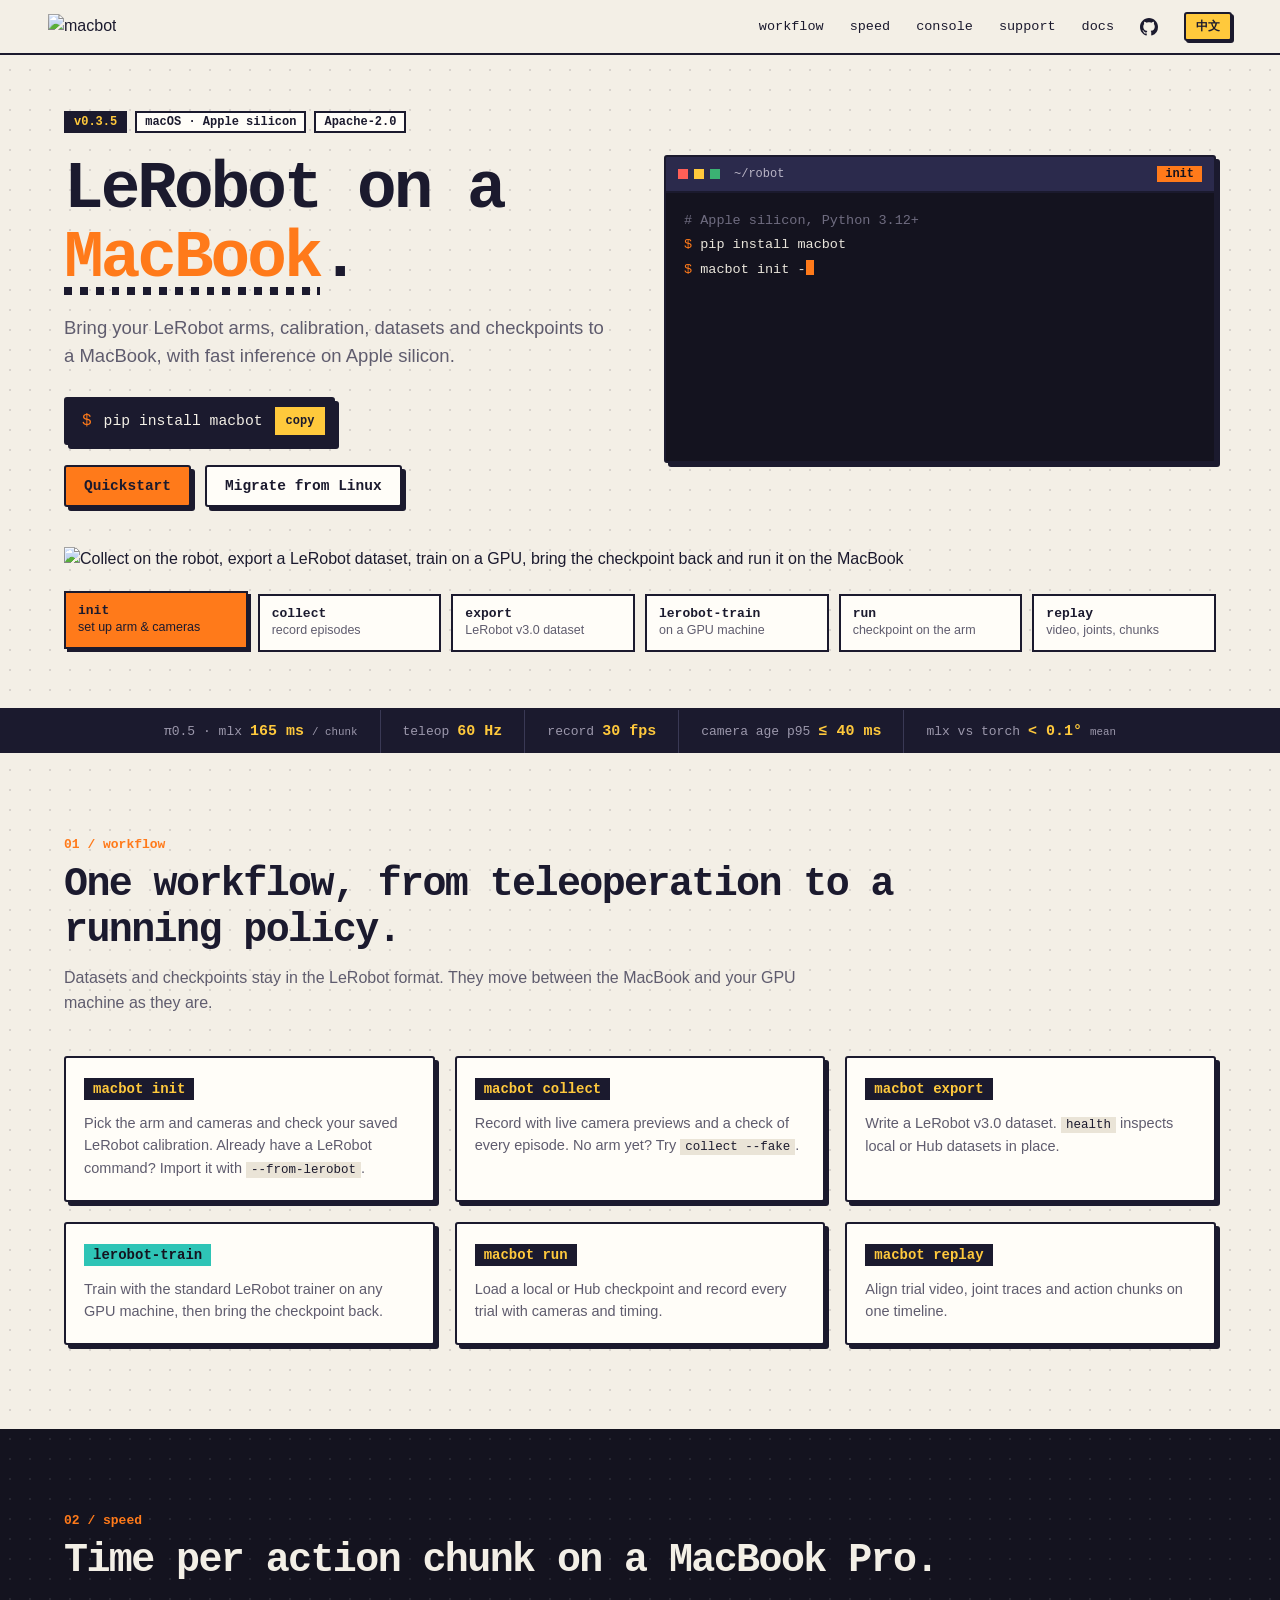
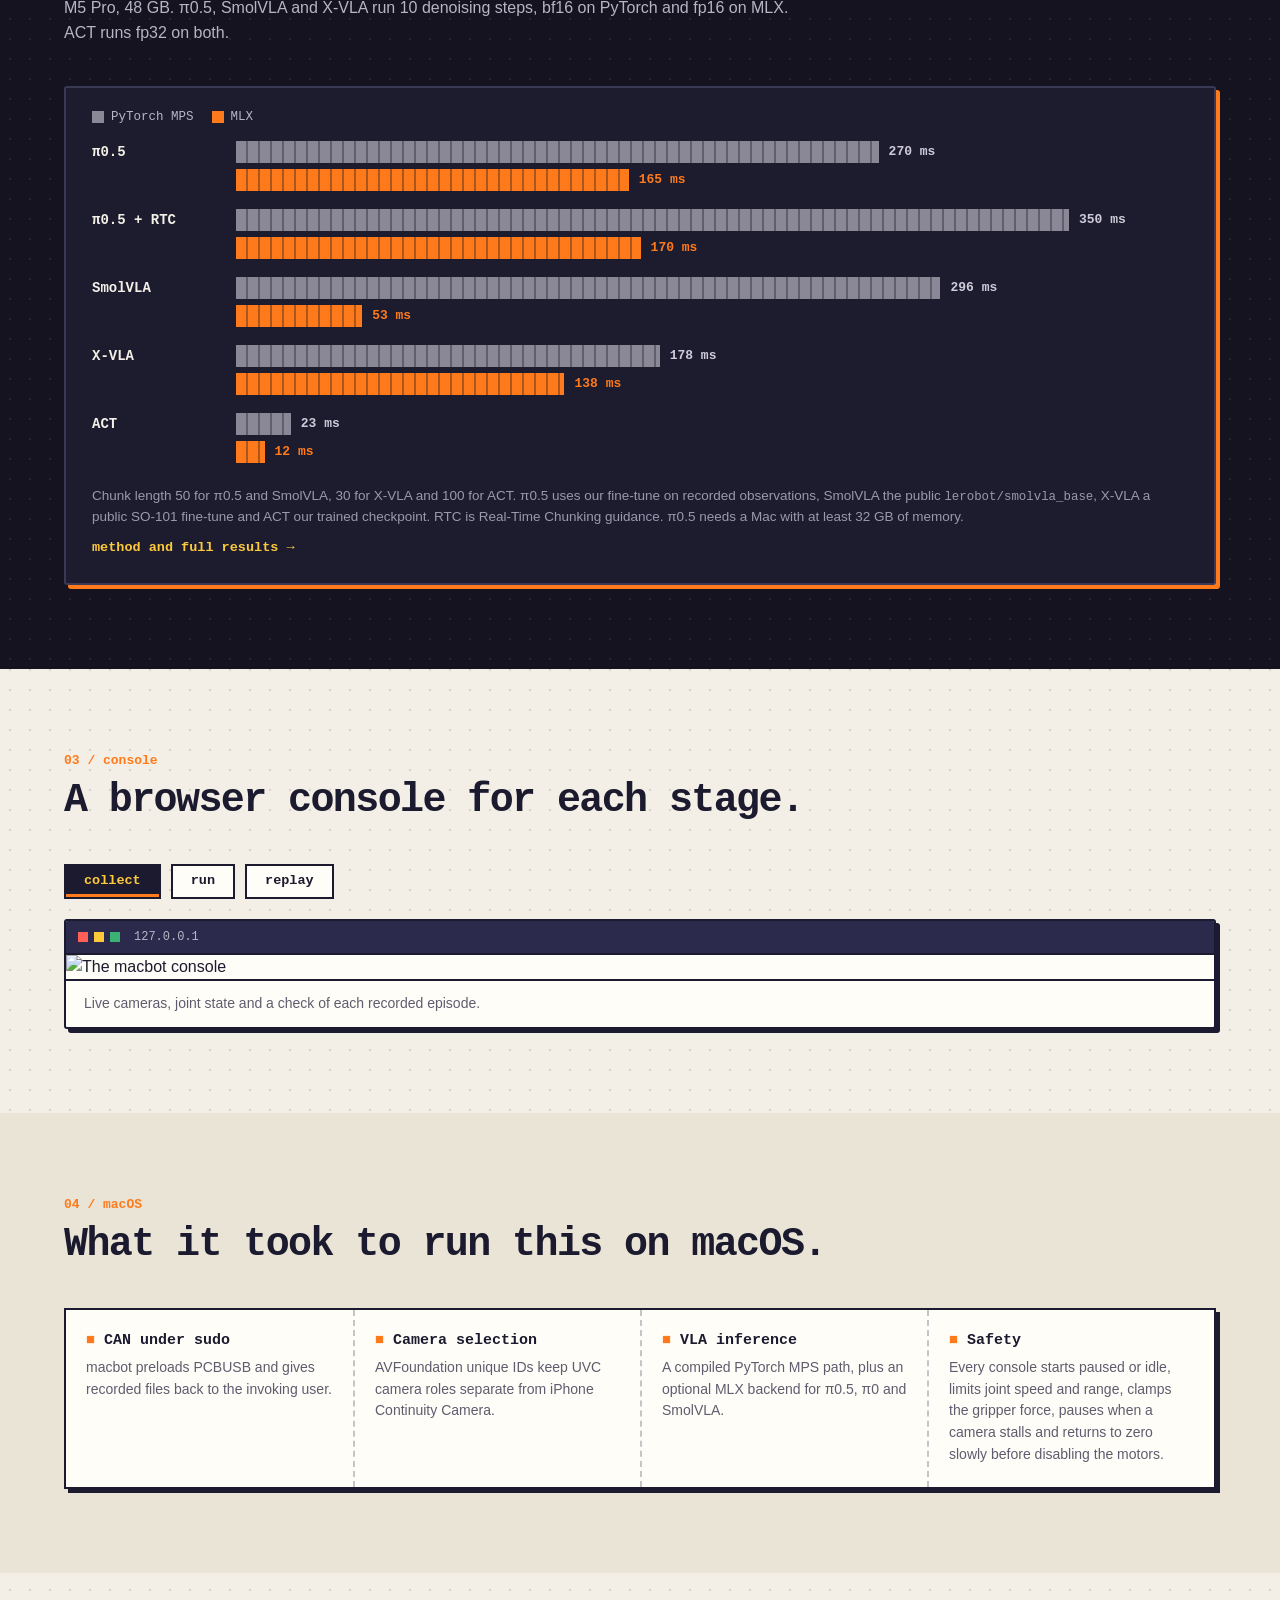
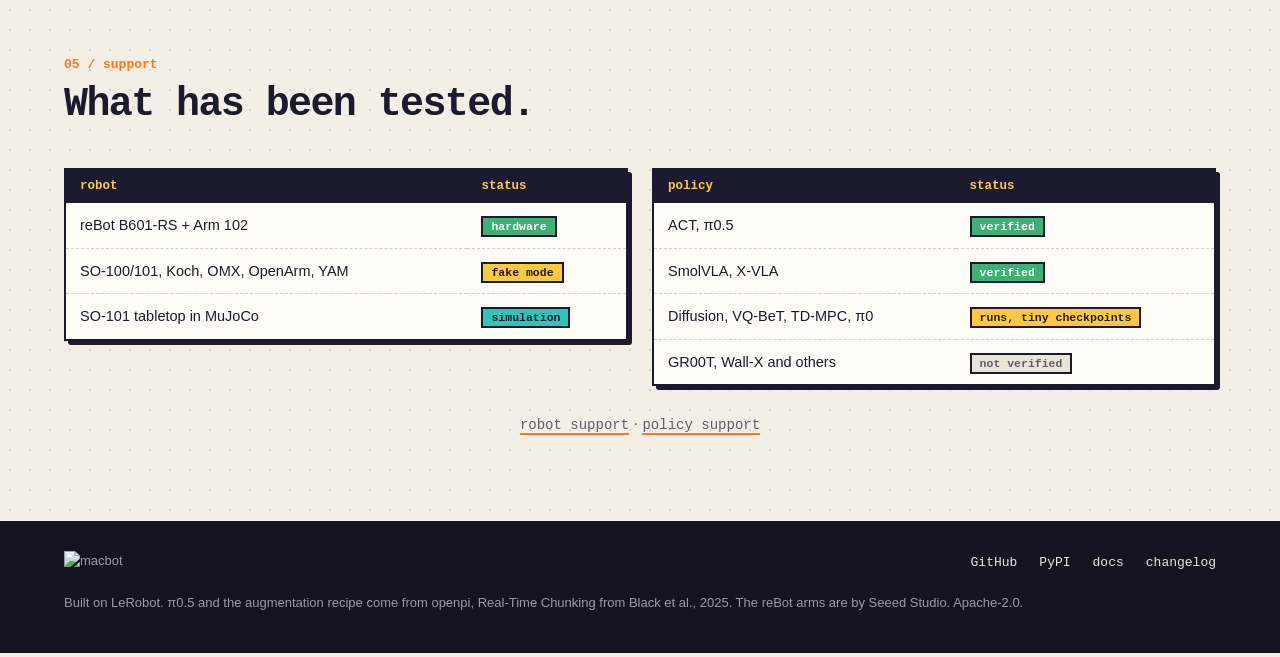
==== commit cf8a3d4e: "Docs: language switcher, home page, and readable quickstart and workflow guide Chinese pages move fr" ====
--- a/website/index.html
+++ b/website/index.html
@@ -39,8 +39,8 @@
         <button class="copy" id="copy" aria-label="Copy install command" data-i18n="hero.copy">copy</button>
       </div>
       <div class="ctas">
-        <a class="btn px primary" href="docs/quickstart/" data-href-zh="docs/quickstart_zh/" data-i18n="hero.quickstart">Quickstart</a>
-        <a class="btn px" href="docs/migrate/" data-href-zh="docs/migrate_zh/" data-i18n="hero.migrate">Migrate from Linux</a>
+        <a class="btn px primary" href="docs/quickstart/" data-href-zh="docs/zh/quickstart/" data-i18n="hero.quickstart">Quickstart</a>
+        <a class="btn px" href="docs/migrate/" data-href-zh="docs/zh/migrate/" data-i18n="hero.migrate">Migrate from Linux</a>
       </div>
     </div>
     <div class="term px" aria-label="macbot commands">
@@ -111,7 +111,7 @@
     <div class="lane gap" data-ms="23" style="--ms:23" data-kind="mps"><span class="lbl">ACT</span><div class="track"><div class="bar"></div><em>23 ms</em></div></div>
     <div class="lane" data-ms="12" style="--ms:12" data-kind="mlx"><span class="lbl"></span><div class="track"><div class="bar"></div><em>12 ms</em></div></div>
     <p class="note" data-i18n="sp.note">Chunk length 50 for π0.5 and SmolVLA, 30 for X-VLA and 100 for ACT. π0.5 uses our fine-tune on recorded observations, SmolVLA the public <code>lerobot/smolvla_base</code>, X-VLA a public SO-101 fine-tune and ACT our trained checkpoint. RTC is Real-Time Chunking guidance. π0.5 needs a Mac with at least 32 GB of memory.</p>
-    <a class="more" href="docs/acceleration/" data-href-zh="docs/acceleration_zh/" data-i18n="sp.more">method and full results →</a>
+    <a class="more" href="docs/acceleration/" data-href-zh="docs/zh/acceleration/" data-i18n="sp.more">method and full results →</a>
   </div>
 </section>
 
@@ -169,7 +169,7 @@
       </tbody>
     </table>
   </div>
-  <p class="sub center reveal"><a class="ul" href="docs/robots/" data-href-zh="docs/robots_zh/" data-i18n="sup.robots">robot support</a> · <a class="ul" href="docs/policies/" data-href-zh="docs/policies_zh/" data-i18n="sup.policies">policy support</a></p>
+  <p class="sub center reveal"><a class="ul" href="docs/robots/" data-href-zh="docs/zh/robots/" data-i18n="sup.robots">robot support</a> · <a class="ul" href="docs/policies/" data-href-zh="docs/zh/policies/" data-i18n="sup.policies">policy support</a></p>
 </section>
 
 <footer class="foot">
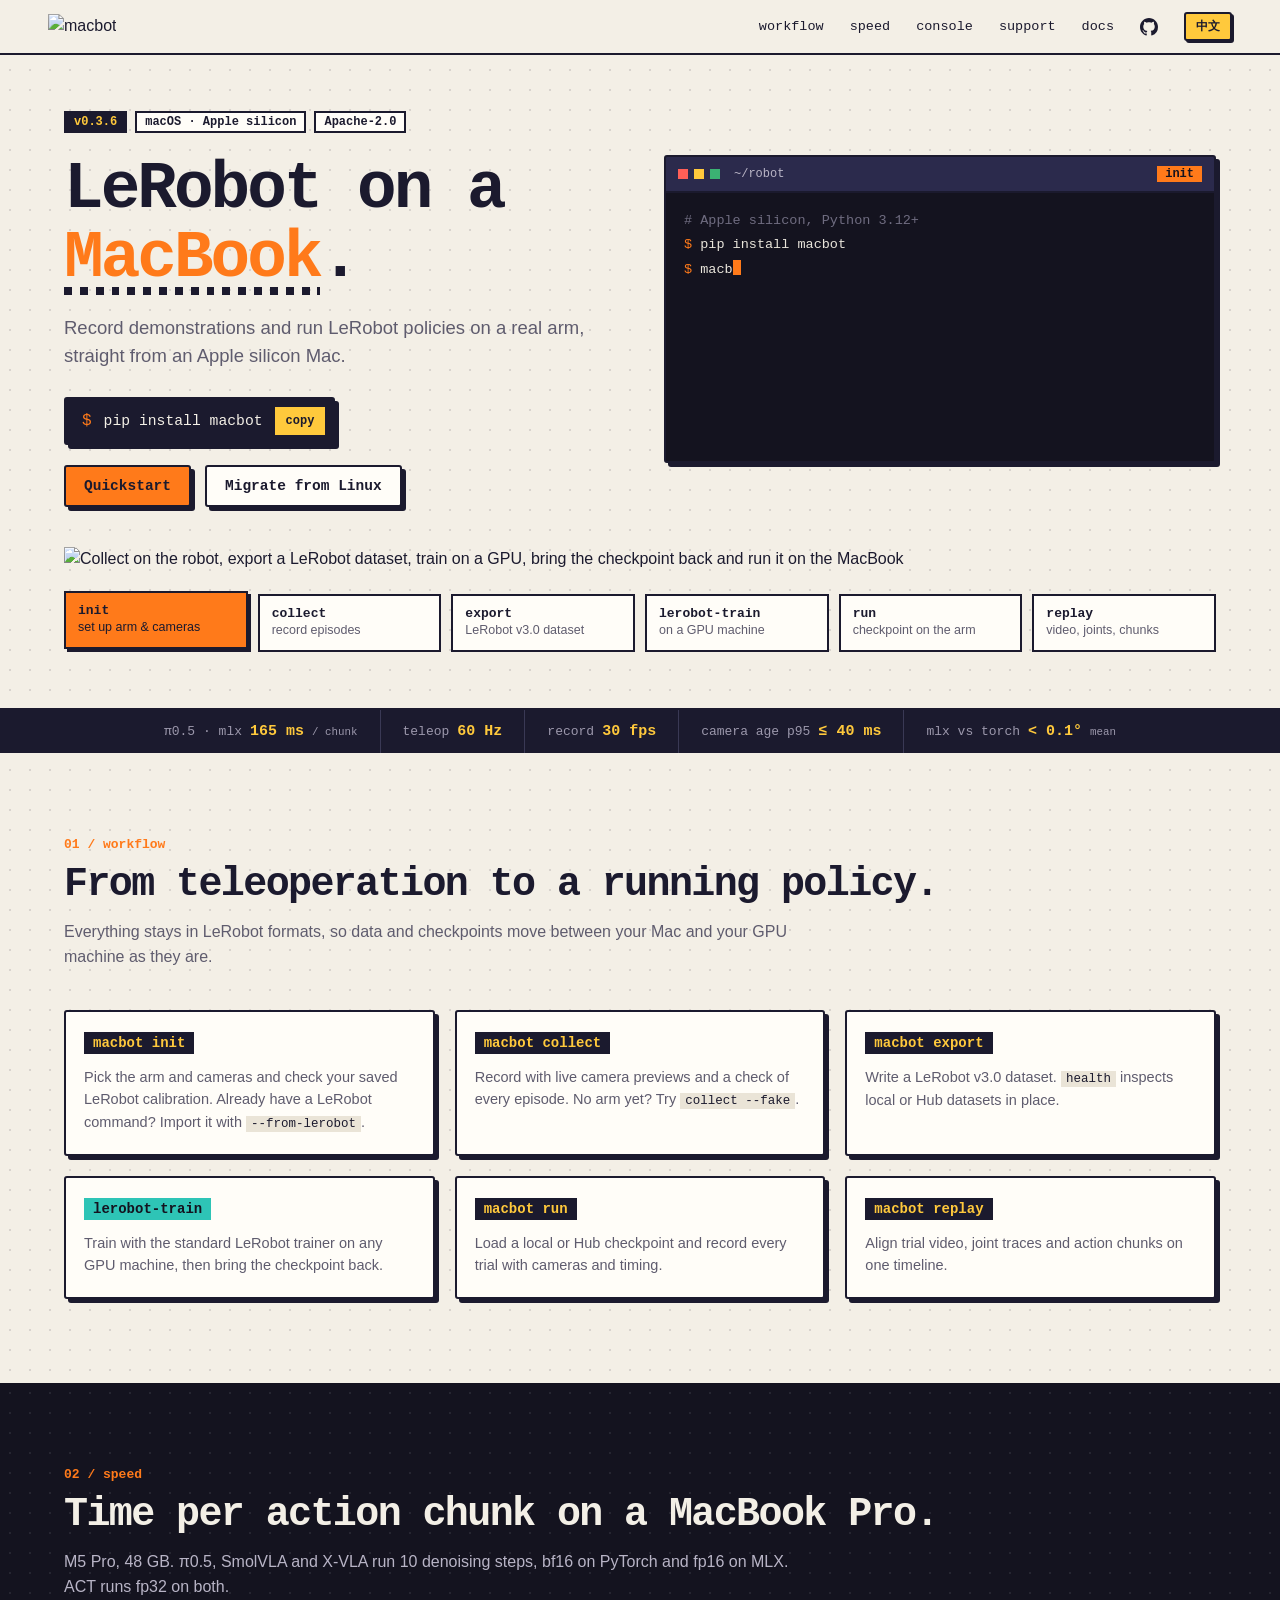
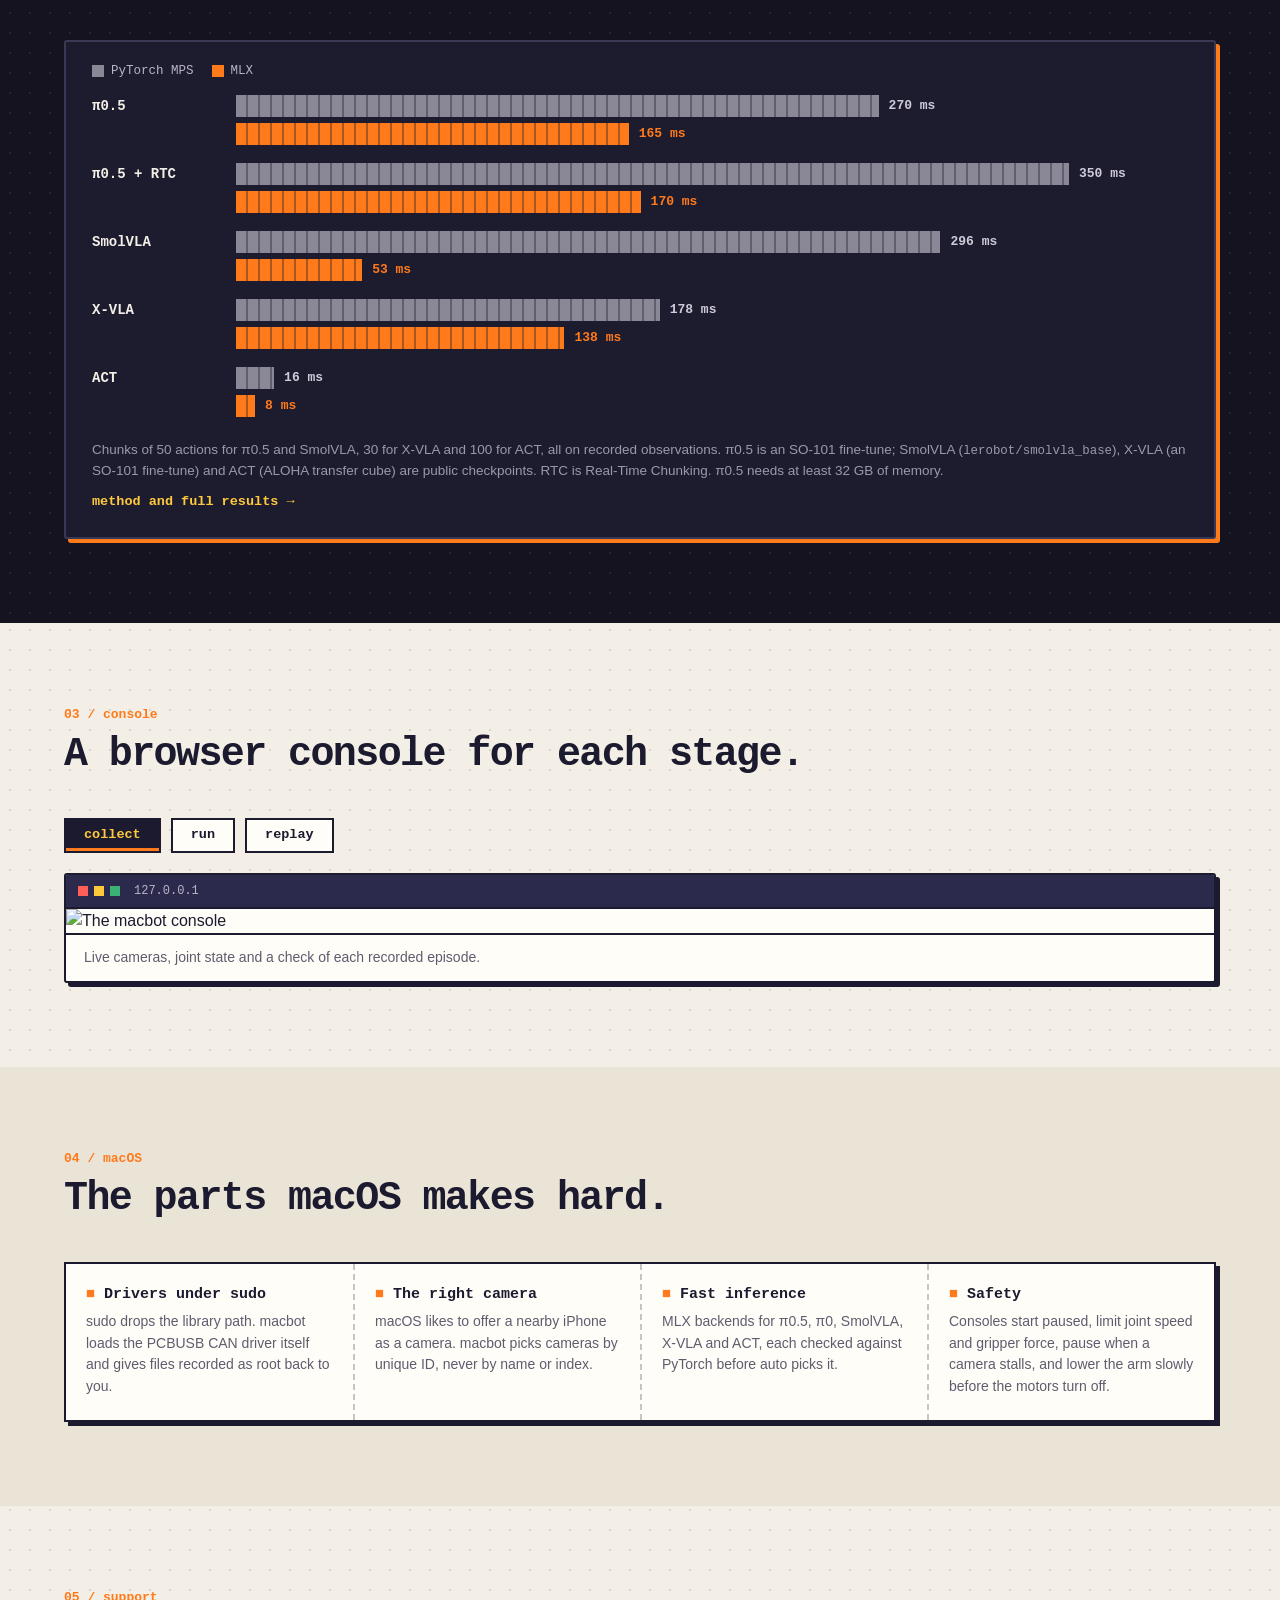
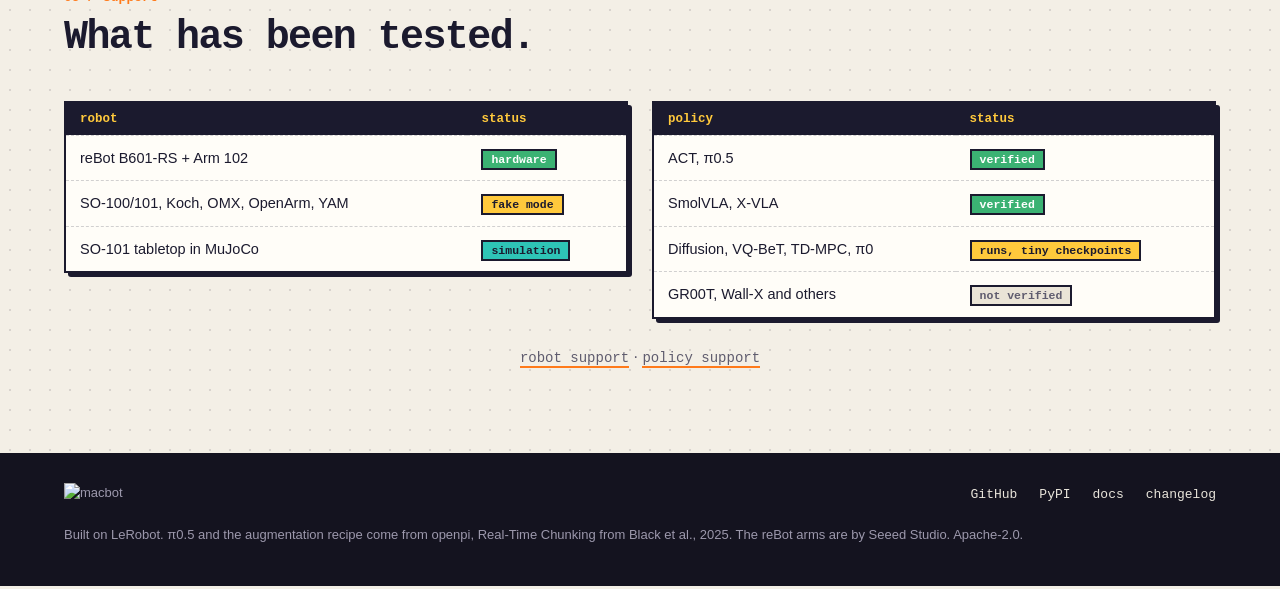
==== commit b23bf961: "Plainer README and website copy Shorter sentences, a side-by-side latency table in the README, and t" ====
--- a/website/index.html
+++ b/website/index.html
@@ -31,9 +31,9 @@
 <section class="hero">
   <div class="hero-inner">
     <div class="hero-copy">
-      <p class="tag"><span>v0.3.5</span><span>macOS · Apple silicon</span><span>Apache-2.0</span></p>
+      <p class="tag"><span>v0.3.6</span><span>macOS · Apple silicon</span><span>Apache-2.0</span></p>
       <h1 data-i18n="hero.title">LeRobot on a <span class="mark">MacBook</span>.</h1>
-      <p class="lede" data-i18n="hero.lede">Bring your LeRobot arms, calibration, datasets and checkpoints to a MacBook, with fast inference on Apple silicon.</p>
+      <p class="lede" data-i18n="hero.lede">Record demonstrations and run LeRobot policies on a real arm, straight from an Apple silicon Mac.</p>
       <div class="install px">
         <span class="prompt">$</span><code>pip install macbot</code>
         <button class="copy" id="copy" aria-label="Copy install command" data-i18n="hero.copy">copy</button>
@@ -77,8 +77,8 @@
 <section class="section" id="workflow">
   <header class="head reveal">
     <p class="idx">01 / <span data-i18n="wf.kicker">workflow</span></p>
-    <h2 data-i18n="wf.title">One workflow, from teleoperation to a running policy.</h2>
-    <p class="sub" data-i18n="wf.sub">Datasets and checkpoints stay in the LeRobot format. They move between the MacBook and your GPU machine as they are.</p>
+    <h2 data-i18n="wf.title">From teleoperation to a running policy.</h2>
+    <p class="sub" data-i18n="wf.sub">Everything stays in LeRobot formats, so data and checkpoints move between your Mac and your GPU machine as they are.</p>
   </header>
   <div class="steps">
     <article class="step px reveal"><code>macbot init</code><p data-i18n="wf.s1d">Pick the arm and cameras and check your saved LeRobot calibration. Already have a LeRobot command? Import it with <code>--from-lerobot</code>.</p></article>
@@ -108,9 +108,9 @@
     <div class="lane" data-ms="53" style="--ms:53" data-kind="mlx"><span class="lbl"></span><div class="track"><div class="bar"></div><em>53 ms</em></div></div>
     <div class="lane gap" data-ms="178" style="--ms:178" data-kind="mps"><span class="lbl">X-VLA</span><div class="track"><div class="bar"></div><em>178 ms</em></div></div>
     <div class="lane" data-ms="138" style="--ms:138" data-kind="mlx"><span class="lbl"></span><div class="track"><div class="bar"></div><em>138 ms</em></div></div>
-    <div class="lane gap" data-ms="23" style="--ms:23" data-kind="mps"><span class="lbl">ACT</span><div class="track"><div class="bar"></div><em>23 ms</em></div></div>
-    <div class="lane" data-ms="12" style="--ms:12" data-kind="mlx"><span class="lbl"></span><div class="track"><div class="bar"></div><em>12 ms</em></div></div>
-    <p class="note" data-i18n="sp.note">Chunk length 50 for π0.5 and SmolVLA, 30 for X-VLA and 100 for ACT. π0.5 uses our fine-tune on recorded observations, SmolVLA the public <code>lerobot/smolvla_base</code>, X-VLA a public SO-101 fine-tune and ACT our trained checkpoint. RTC is Real-Time Chunking guidance. π0.5 needs a Mac with at least 32 GB of memory.</p>
+    <div class="lane gap" data-ms="16" style="--ms:16" data-kind="mps"><span class="lbl">ACT</span><div class="track"><div class="bar"></div><em>16 ms</em></div></div>
+    <div class="lane" data-ms="8" style="--ms:8" data-kind="mlx"><span class="lbl"></span><div class="track"><div class="bar"></div><em>8 ms</em></div></div>
+    <p class="note" data-i18n="sp.note">Chunks of 50 actions for π0.5 and SmolVLA, 30 for X-VLA and 100 for ACT, all on recorded observations. π0.5 is an SO-101 fine-tune; SmolVLA (<code>lerobot/smolvla_base</code>), X-VLA (an SO-101 fine-tune) and ACT (ALOHA transfer cube) are public checkpoints. RTC is Real-Time Chunking. π0.5 needs at least 32 GB of memory.</p>
     <a class="more" href="docs/acceleration/" data-href-zh="docs/zh/acceleration/" data-i18n="sp.more">method and full results →</a>
   </div>
 </section>
@@ -135,13 +135,13 @@
 <section class="section paper2" id="macos">
   <header class="head reveal">
     <p class="idx">04 / macOS</p>
-    <h2 data-i18n="mac.title">What it took to run this on macOS.</h2>
+    <h2 data-i18n="mac.title">The parts macOS makes hard.</h2>
   </header>
   <div class="fixes reveal">
-    <div class="fix"><h3 data-i18n="mac.c1">CAN under sudo</h3><p data-i18n="mac.c1d">macbot preloads PCBUSB and gives recorded files back to the invoking user.</p></div>
-    <div class="fix"><h3 data-i18n="mac.c2">Camera selection</h3><p data-i18n="mac.c2d">AVFoundation unique IDs keep UVC camera roles separate from iPhone Continuity Camera.</p></div>
-    <div class="fix"><h3 data-i18n="mac.c3">VLA inference</h3><p data-i18n="mac.c3d">A compiled PyTorch MPS path, plus an optional MLX backend for π0.5, π0 and SmolVLA.</p></div>
-    <div class="fix"><h3 data-i18n="mac.c4">Safety</h3><p data-i18n="mac.c4d">Every console starts paused or idle, limits joint speed and range, clamps the gripper force, pauses when a camera stalls and returns to zero slowly before disabling the motors.</p></div>
+    <div class="fix"><h3 data-i18n="mac.c1">Drivers under sudo</h3><p data-i18n="mac.c1d">sudo drops the library path. macbot loads the PCBUSB CAN driver itself and gives files recorded as root back to you.</p></div>
+    <div class="fix"><h3 data-i18n="mac.c2">The right camera</h3><p data-i18n="mac.c2d">macOS likes to offer a nearby iPhone as a camera. macbot picks cameras by unique ID, never by name or index.</p></div>
+    <div class="fix"><h3 data-i18n="mac.c3">Fast inference</h3><p data-i18n="mac.c3d">MLX backends for π0.5, π0, SmolVLA, X-VLA and ACT, each checked against PyTorch before auto picks it.</p></div>
+    <div class="fix"><h3 data-i18n="mac.c4">Safety</h3><p data-i18n="mac.c4d">Consoles start paused, limit joint speed and gripper force, pause when a camera stalls, and lower the arm slowly before the motors turn off.</p></div>
   </div>
 </section>
 
